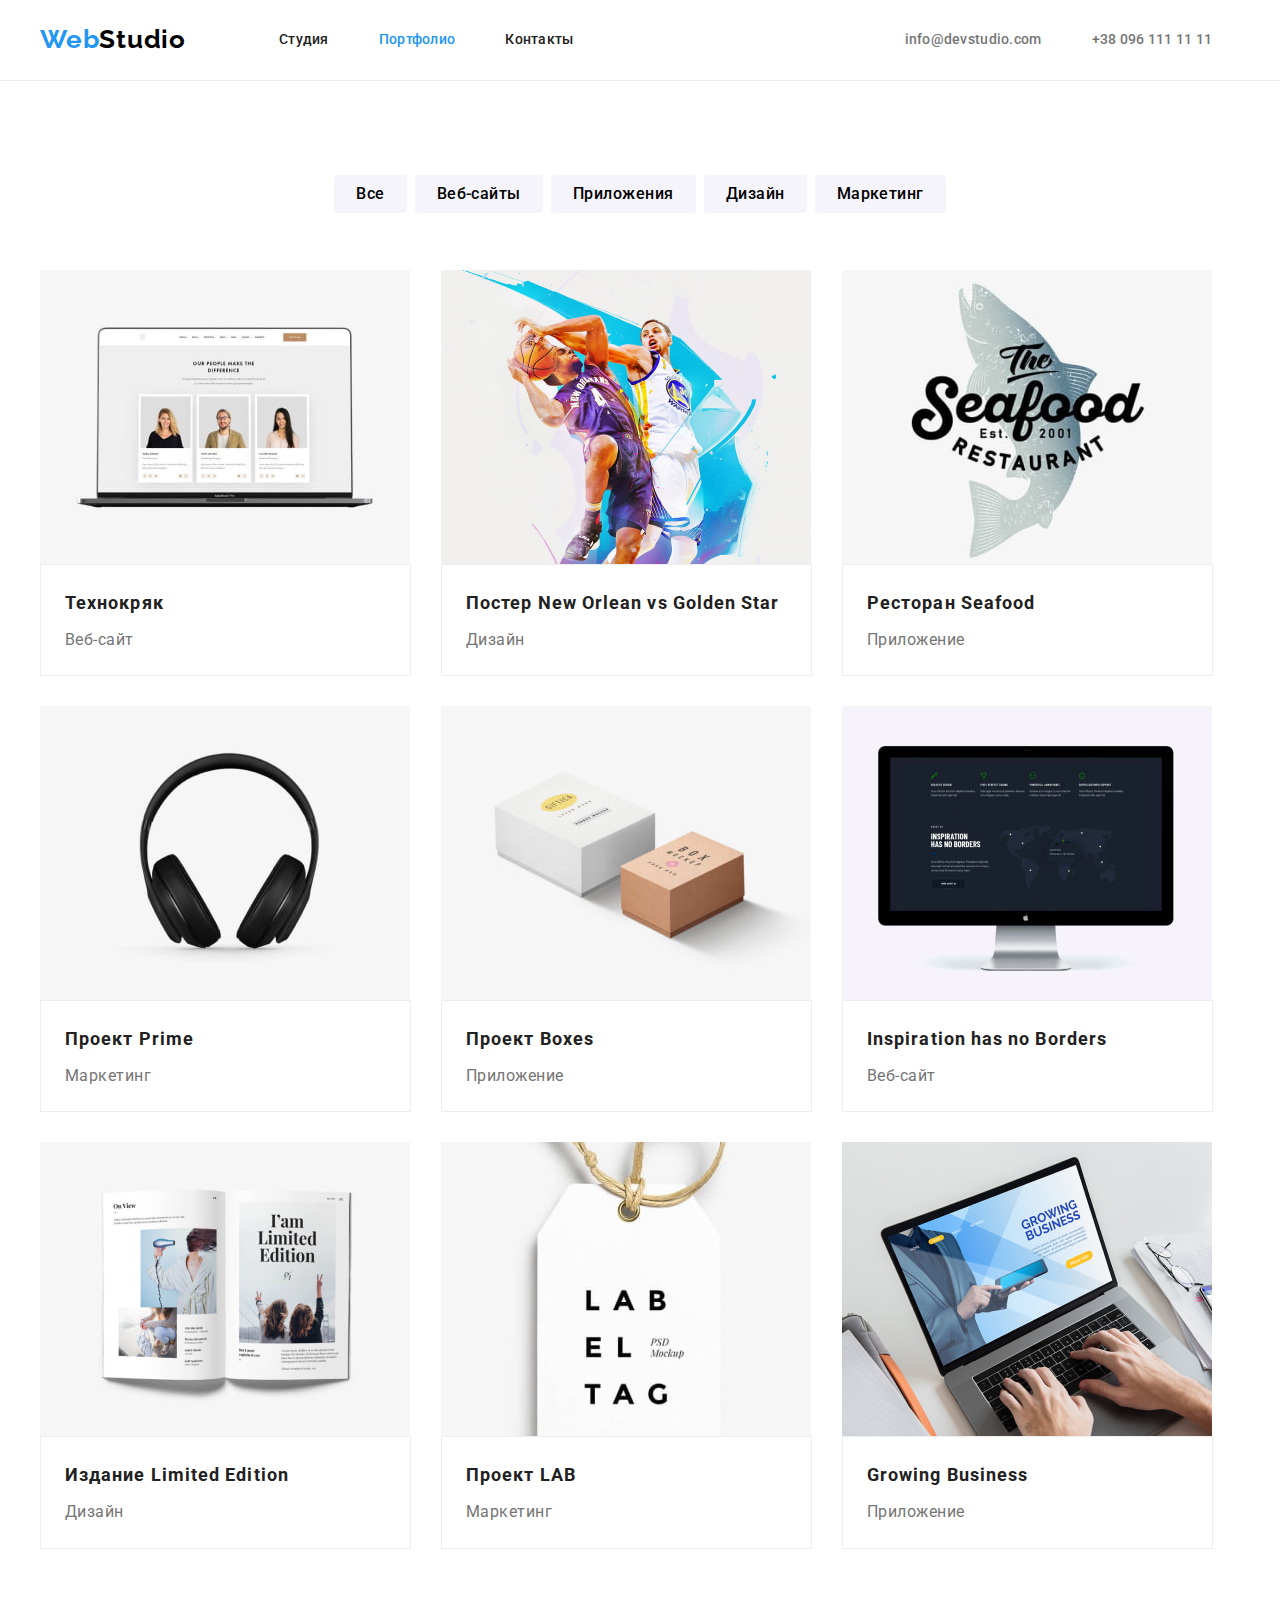
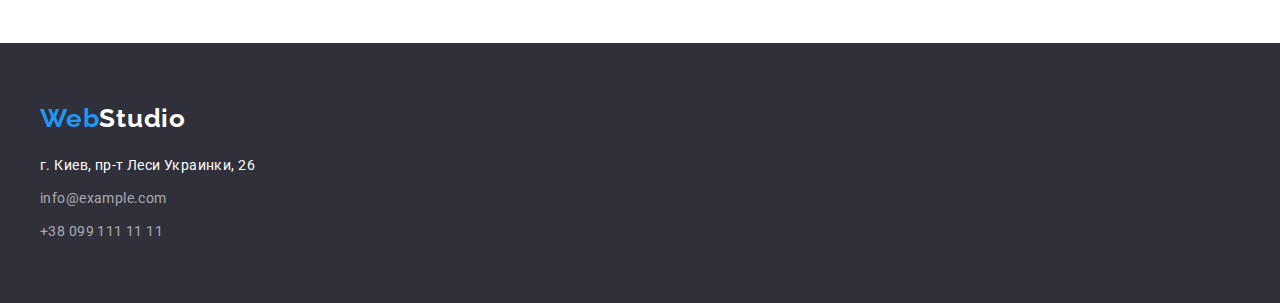
==== portfolio.html @ 4263fd4f "clone" ====
<!DOCTYPE html>
<html lang="ru">
  <head>
    <meta charset="UTF-8" />
    <meta http-equiv="X-UA-Compatible" content="IE=edge" />
    <meta name="viewport" content="width=device-width, initial-scale=1.0" />
    <link rel="preconnect" href="https://fonts.gstatic.com" />
    <link
      href="https://fonts.googleapis.com/css2?family=Raleway:wght@700&family=Roboto:wght@400;500;700;900&display=swap"
      rel="stylesheet"
    />
    <link rel="stylesheet" href="./css/modern-normolize.css" />
    <link rel="stylesheet" href="./css/styles.css" />
    <title>Портфолио</title>
  </head>
  <body>
    <!--Header of site-->
    <header>
      <section class="site-header">
        <div class="container">
          <div class="header-flex">
            <a href="./index.html" class="logo"
              ><span class="three-letters-of-logo">Web</span>Studio</a
            >

            <nav class="menu-navigation">
              <ul class="menu-nav-conteiner">
                <li class="item">
                  <a href="./index.html" class="menu-nav-link">Студия</a>
                </li>
                <li class="item">
                  <a href="./portfolio.html" class="menu-nav-link visited"
                    >Портфолио</a
                  >
                </li>
                <li class="item">
                  <a href="" class="menu-nav-link">Контакты</a>
                </li>
              </ul>
              <ul class="menu-nav-conteiner second">
                <li class="item">
                  <a href="mailto:info@devstudio.com" class="menu-nav-contacts"
                    >info@devstudio.com</a
                  >
                </li>
                <li class="item">
                  <a href="tel:+380961111111" class="menu-nav-contacts"
                    >+38 096 111 11 11</a
                  >
                </li>
              </ul>
            </nav>
          </div>
        </div>
      </section>
    </header>
    <!--Main content of site-->
    <main>
      <section>
        <div class="container">
          <h1 class="visually-hidden">Портфолио наших работ</h1>
          <!-- Создание ссылок-кнопок для сортировки портфолио работ -->
          <ul class="our-portfolio-sort">
            <li>
              <button type="button" class="menu-nav-link-sort">Все</button>
            </li>
            <li>
              <button type="button" class="menu-nav-link-sort">
                Веб-сайты
              </button>
            </li>
            <li>
              <button type="button" class="menu-nav-link-sort">
                Приложения
              </button>
            </li>
            <li>
              <button type="button" class="menu-nav-link-sort">Дизайн</button>
            </li>
            <li>
              <button type="button" class="menu-nav-link-sort">
                Маркетинг
              </button>
            </li>
          </ul>
          <!-- Создание списка  работ портфолио -->
          <ul class="our-portfolio-elements">
            <li>
              <img
                src="./images/portfolio-web-tehnokryak.jpg"
                alt="Технокряк"
                width="370"
              />
              <div class="box-title-type">
                <h2 class="portfolio-title">Технокряк</h2>
                <p class="portfolio-title-type">Веб-сайт</p>
              </div>
            </li>
            <li>
              <img
                src="./images/portfolio-design-neworlean.jpg"
                alt="Постер New Orlean vs Golden Star"
                width="370"
              />
              <div class="box-title-type">
                <h2 class="portfolio-title">
                  Постер New Orlean vs Golden Star
                </h2>
                <p class="portfolio-title-type">Дизайн</p>
              </div>
            </li>
            <li>
              <img
                src="./images/portfolio-app-seafood.jpg"
                alt="Ресторан Seafood"
                width="370"
              />
              <div class="box-title-type">
                <h2 class="portfolio-title">Ресторан Seafood</h2>
                <p class="portfolio-title-type">Приложение</p>
              </div>
            </li>

            <li>
              <img
                src="./images/portfolio-market-prime.jpg"
                alt="Проект Prime"
                width="370"
              />
              <div class="box-title-type">
                <h2 class="portfolio-title">Проект Prime</h2>
                <p class="portfolio-title-type">Маркетинг</p>
              </div>
            </li>
            <li>
              <img
                src="./images/portfolio-app-boxes.jpg"
                alt="Проект Boxes"
                width="370"
              />
              <div class="box-title-type">
                <h2 class="portfolio-title">Проект Boxes</h2>
                <p class="portfolio-title-type">Приложение</p>
              </div>
            </li>
            <li>
              <img
                src="./images/portfolio-web-noborders.jpg"
                alt="Inspiration has no Borders"
                width="370"
              />
              <div class="box-title-type">
                <h2 class="portfolio-title">Inspiration has no Borders</h2>
                <p class="portfolio-title-type">Веб-сайт</p>
              </div>
            </li>
            <li>
              <img
                src="./images/portfolio-design-limiteded.jpg"
                alt="Издание Limited Edition"
                width="370"
              />
              <div class="box-title-type">
                <h2 class="portfolio-title">Издание Limited Edition</h2>
                <p class="portfolio-title-type">Дизайн</p>
              </div>
            </li>
            <li>
              <img
                src="./images/portfolio-market-lab.jpg"
                alt="Проект LAB"
                width="370"
              />
              <div class="box-title-type">
                <h2 class="portfolio-title">Проект LAB</h2>
                <p class="portfolio-title-type">Маркетинг</p>
              </div>
            </li>
            <li>
              <img
                src="./images/portfolio-app-business.jpg"
                alt="Growing Business"
                width="370"
              />
              <div class="box-title-type">
                <h2 class="portfolio-title">Growing Business</h2>
                <p class="portfolio-title-type">Приложение</p>
              </div>
            </li>
          </ul>
        </div>
      </section>
    </main>
    <!--Footer-->
    <footer class="footer-color">
      <div class="container">
        <a href="./index.html" class="logo negative"
          ><span class="three-letters-of-logo">Web</span>Studio</a
        >
        <address>
          <span class="adress-footer"
            >г. Киев, пр-т Леси Украинки, 26<br
          /></span>
          <span class="contacts-footer">info@example.com</span>
          <span class="contacts-footer"> +38 099 111 11 11</span>
        </address>
      </div>
    </footer>
  </body>
</html>
---- css/modern-normolize.css ----
/*! modern-normalize v1.1.0 | MIT License | https://github.com/sindresorhus/modern-normalize */

/*
Document
========
*/

/**
Use a better box model (opinionated).
*/

*,
::before,
::after {
	box-sizing: border-box;
}

/**
1. Correct the line height in all browsers.
2. Prevent adjustments of font size after orientation changes in iOS.
3. Use a more readable tab size (opinionated).
*/

html {
	line-height: 1.15; /* 1 */
	-webkit-text-size-adjust: 100%; /* 2 */
	-moz-tab-size: 4; /* 3 */
	tab-size: 4; /* 3 */
}

/*
Sections
========
*/

/**
1. Remove the margin in all browsers.
2. Improve consistency of default fonts in all browsers. (https://github.com/sindresorhus/modern-normalize/issues/3)
*/

body {
	margin: 0; /* 1 */
	font-family:
		system-ui,
		-apple-system, /* Firefox supports this but not yet `system-ui` */
		'Segoe UI',
		Roboto,
		Helvetica,
		Arial,
		sans-serif,
		'Apple Color Emoji',
		'Segoe UI Emoji'; /* 2 */
}

/*
Grouping content
================
*/

/**
1. Add the correct height in Firefox.
2. Correct the inheritance of border color in Firefox. (https://bugzilla.mozilla.org/show_bug.cgi?id=190655)
*/

hr {
	height: 0; /* 1 */
	color: inherit; /* 2 */
}

/*
Text-level semantics
====================
*/

/**
Add the correct text decoration in Chrome, Edge, and Safari.
*/

abbr[title] {
	text-decoration: underline dotted;
}

/**
Add the correct font weight in Edge and Safari.
*/

b,
strong {
	font-weight: bolder;
}

/**
1. Improve consistency of default fonts in all browsers. (https://github.com/sindresorhus/modern-normalize/issues/3)
2. Correct the odd 'em' font sizing in all browsers.
*/

code,
kbd,
samp,
pre {
	font-family:
		ui-monospace,
		SFMono-Regular,
		Consolas,
		'Liberation Mono',
		Menlo,
		monospace; /* 1 */
	font-size: 1em; /* 2 */
}

/**
Add the correct font size in all browsers.
*/

small {
	font-size: 80%;
}

/**
Prevent 'sub' and 'sup' elements from affecting the line height in all browsers.
*/

sub,
sup {
	font-size: 75%;
	line-height: 0;
	position: relative;
	vertical-align: baseline;
}

sub {
	bottom: -0.25em;
}

sup {
	top: -0.5em;
}

/*
Tabular data
============
*/

/**
1. Remove text indentation from table contents in Chrome and Safari. (https://bugs.chromium.org/p/chromium/issues/detail?id=999088, https://bugs.webkit.org/show_bug.cgi?id=201297)
2. Correct table border color inheritance in all Chrome and Safari. (https://bugs.chromium.org/p/chromium/issues/detail?id=935729, https://bugs.webkit.org/show_bug.cgi?id=195016)
*/

table {
	text-indent: 0; /* 1 */
	border-color: inherit; /* 2 */
}

/*
Forms
=====
*/

/**
1. Change the font styles in all browsers.
2. Remove the margin in Firefox and Safari.
*/

button,
input,
optgroup,
select,
textarea {
	font-family: inherit; /* 1 */
	font-size: 100%; /* 1 */
	line-height: 1.15; /* 1 */
	margin: 0; /* 2 */
}

/**
Remove the inheritance of text transform in Edge and Firefox.
*/

button,
select {
	text-transform: none;
}

/**
Correct the inability to style clickable types in iOS and Safari.
*/

button,
[type='button'],
[type='reset'],
[type='submit'] {
	-webkit-appearance: button;
}

/**
Remove the inner border and padding in Firefox.
*/

::-moz-focus-inner {
	border-style: none;
	padding: 0;
}

/**
Restore the focus styles unset by the previous rule.
*/

:-moz-focusring {
	outline: 1px dotted ButtonText;
}

/**
Remove the additional ':invalid' styles in Firefox.
See: https://github.com/mozilla/gecko-dev/blob/2f9eacd9d3d995c937b4251a5557d95d494c9be1/layout/style/res/forms.css#L728-L737
*/

:-moz-ui-invalid {
	box-shadow: none;
}

/**
Remove the padding so developers are not caught out when they zero out 'fieldset' elements in all browsers.
*/

legend {
	padding: 0;
}

/**
Add the correct vertical alignment in Chrome and Firefox.
*/

progress {
	vertical-align: baseline;
}

/**
Correct the cursor style of increment and decrement buttons in Safari.
*/

::-webkit-inner-spin-button,
::-webkit-outer-spin-button {
	height: auto;
}

/**
1. Correct the odd appearance in Chrome and Safari.
2. Correct the outline style in Safari.
*/

[type='search'] {
	-webkit-appearance: textfield; /* 1 */
	outline-offset: -2px; /* 2 */
}

/**
Remove the inner padding in Chrome and Safari on macOS.
*/

::-webkit-search-decoration {
	-webkit-appearance: none;
}

/**
1. Correct the inability to style clickable types in iOS and Safari.
2. Change font properties to 'inherit' in Safari.
*/

::-webkit-file-upload-button {
	-webkit-appearance: button; /* 1 */
	font: inherit; /* 2 */
}

/*
Interactive
===========
*/

/*
Add the correct display in Chrome and Safari.
*/

summary {
	display: list-item;
}
© 2021 GitHub, Inc.
Terms
Privacy
Security
Status
Docs
Contact GitHub
Pricing
API
Training
Blog
About
---- css/styles.css ----
/*Задаю переменные основных цветов сайта*/

:root {
  --main-text-color: #212121;
  --active-buttons-color: #2196f3;
  --hover-button-color: #188ce8;
  --logo-color: #000000;
  --contacts-header-color: #757575;
  --buttons-color: #f5f4fa;
  --active-buttons-txt-color: #ffffff;
  --footer-color: #2f303a;
  --background-grey: #e5e5e5;
  --box-people-shadow: 0px 1px 3px rgba(0, 0, 0, 0.12),
    0px 1px 1px rgba(0, 0, 0, 0.14), 0px 2px 1px rgba(0, 0, 0, 0.2);
  --border-line: #ececec;
}

/*Lists global settings*/

ul {
  margin: 0;
  padding: 0;
  list-style-type: none;
}
h1,
h2,
h3,
p {
  margin: 0;
}

.visually-hidden {
  position: absolute;
  width: 1px;
  height: 1px;
  margin: -1px;
  border: 0;
  padding: 0;

  white-space: nowrap;
  clip-path: inset(100%);
  clip: rect(0 0 0 0);
  overflow: hidden;
}

/*паддинги внутри секций*/

section {
  padding-top: 94px;
  padding-bottom: 94px;
  min-width: 1200px;

  /* outline: springgreen solid 2px;*/
}

/*обнуление верхнего паддинга секций*/

.padding-null {
  padding-top: 0;
}
.hero {
  padding: 0;
  background: var(--footer-color);
}

/*Глобальный стиль для всего сайта*/

body {
  font-family: Roboto, Geneva, normal;
  color: var(--main-text-color);
}
/*Summary class*/
.container {
  width: 1230px;
  margin-left: auto;
  margin-right: auto;
  padding-left: 15px;
  padding-right: 15px;

  /*outline: tomato solid 2px;*/
}

/*Header of site*/
section.site-header {
  padding: 0;
  border-bottom: 1px solid var(--border-line);
}
/*Оформление логотипа сайта*/

.logo {
  font-family: Raleway, normal;
  font-weight: bold;
  font-size: 26px;
  line-height: 1.2;
  letter-spacing: 0.03em;
  text-decoration: none;

  color: var(--logo-color);
}
.three-letters-of-logo {
  color: var(--active-buttons-color);
}

/*Оформление ссылок,почты и тел. в хэдере сайта*/

.header-flex {
  display: flex;
  align-items: center;
}
.menu-navigation {
  display: flex;
}
.menu-nav-conteiner {
  display: flex;
  margin-left: 93px;
}
.menu-nav-conteiner .item:not(:last-child) {
  margin-right: 50px;
}
.menu-nav-conteiner.second {
  margin-left: 331px;
}

.menu-nav-link {
  font-weight: 500;
  font-size: 14px;
  line-height: 1.14;
  text-decoration: none;
  letter-spacing: 0.02em;
  color: var(--main-text-color);
  cursor: pointer;

  display: block;
  padding-top: 32px;
  padding-bottom: 32px;
}
.menu-nav-contacts:hover,
.menu-nav-contacts:focus .menu-nav-link:focus,
.menu-nav-link:hover,
.visited {
  color: var(--active-buttons-color);
}

.menu-nav-contacts {
  font-weight: 500;
  font-size: 14px;
  line-height: 1.14;
  letter-spacing: 0.02em;
  text-decoration: none;
  color: var(--contacts-header-color);

  display: block;
  padding-top: 32px;
  padding-bottom: 32px;
}

/*П О Р Т Ф О Л И О*/

/*Оформление кнопок для сортировки портфолио работ*/

.our-portfolio-sort {
  display: flex;
  justify-content: center;
}

.our-portfolio-sort li:not(:last-child) {
  margin-right: 8px;
}
.our-portfolio-sort {
  margin-bottom: 57px;
}
.menu-nav-link-sort {
  font-family: Roboto;
  font-weight: 500;
  font-size: 16px;
  border-radius: 4px;
  line-height: 1.6;
  letter-spacing: 0.03em;

  padding: 6px 22px;

  background-color: var(--buttons-color);
  border: none;
  cursor: pointer;
}
.blue,
.menu-nav-link-sort:hover,
.menu-nav-link-sort:focus {
  color: var(--active-buttons-txt-color);
  background-color: var(--active-buttons-color);
  box-shadow: 0px 3px 1px rgba(0, 0, 0, 0.1), 0px 1px 2px rgba(0, 0, 0, 0.08),
    0px 2px 2px rgba(0, 0, 0, 0.12);
  border-radius: 4px;
}
.blue:hover,
.blue:focus {
  background-color: var(--hover-button-color);
}

/*Оформление стилей списка  работ портфолио*/
.portfolio-title {
  font-size: 18px;
  line-height: 2;
  letter-spacing: 0.06em;
  margin-bottom: 4px;
}
.portfolio-title-type {
  font-size: 16px;
  line-height: 1.9;
  letter-spacing: 0.03em;

  color: var(--contacts-header-color);
}
.box-title-type {
  padding: 20px 24px;
  border: 1px solid #eeeeee;
}
.our-portfolio-elements li:nth-child(3n + 3) {
  margin-right: 0;
}

.our-portfolio-elements {
  display: flex;
  flex-wrap: wrap;
  line-height: 0;
}

.our-portfolio-elements li {
  flex-basis: calc(100% / 3 - 29px);
  margin-right: 30px;
  margin-bottom: 30px;
}

.our-portfolio-elements li:nth-last-child(-n + 3) {
  margin-bottom: 0;
}
/*Footer*/
/*другой цвет лого в футере*/
.footer-color {
  background-color: var(--footer-color);
  min-width: 1200px;
  padding-top: 60px;
  padding-bottom: 60px;
}

.negative {
  color: var(--active-buttons-txt-color);
}
address {
  display: flex;
  margin-top: 20px;
  flex-direction: column;
}
.adress-footer {
  font-style: normal;
  font-size: 14px;
  line-height: 1.7;
  letter-spacing: 0.03em;

  color: var(--active-buttons-txt-color);
}
.contacts-footer {
  font-style: normal;
  font-size: 14px;
  line-height: 1.7;
  letter-spacing: 0.03em;

  color: rgba(255, 255, 255, 0.6);

  margin-top: 9px;
}

/*С Т У Д И Я */

/*Герой*/

.hero .container {
  padding-top: 195px;
  padding-bottom: 285px;
  text-align: center;
}

.main-title-studio {
  font-weight: 900;
  font-size: 44px;
  line-height: 1.36;
  letter-spacing: 0.06em;
  text-transform: uppercase;

  margin-bottom: 30px;

  color: var(--active-buttons-txt-color);
}

/*Наши качества*/
.items {
  display: flex;
  flex-wrap: wrap;
}

.items-of-section:not(:last-child) {
  margin-right: 30px;
}
.items-of-section {
  flex-basis: calc(100% / 4 - 25px);
  padding: 3px;
}

.quality {
  font-size: 14px;
  line-height: 16px;
  letter-spacing: 0.03em;
  text-transform: uppercase;

  margin-bottom: 10px;
}

.quality-item {
  font-size: 14px;
  line-height: 1.7;
  letter-spacing: 0.03em;

  color: var(--contacts-header-color);
}

/*Чем мы занимаемся*/
.main-site-sections {
  font-size: 36px;
  line-height: 1.2;
  letter-spacing: 0.03em;

  margin-bottom: 50px;
  text-align: center;
}

.items-of-mainsite:not(:last-child) {
  margin-right: 30px;
}
.items-of-mainsite {
  flex-basis: calc(100% / 3 - 20px);
}

/*Наша команда*/
.name {
  line-height: 1.2;
  font-weight: 500;
  font-size: 16px;
  letter-spacing: 0.03em;

  margin-top: 30px;
  margin-bottom: 10px;
}
.proffession-name {
  font-weight: 400;
  font-size: 16px;
  line-height: 1.2;
  letter-spacing: 0.03em;

  color: var(--contacts-header-color);

  margin-bottom: 30px;
}

.items-of-section-people:not(:last-child) {
  margin-right: 30px;
  flex-wrap: wrap;
}
.items-of-section-people {
  flex-basis: calc(100% / 4 - 30px);

  background-color: var(--active-buttons-txt-color);
  box-shadow: 0px 1px 3px rgba(0, 0, 0, 0.12), 0px 1px 1px rgba(0, 0, 0, 0.14),
    0px 2px 1px rgba(0, 0, 0, 0.2);
  border-radius: 0px 0px 4px 4px;

  text-align: center;
}

.backColGrey {
  background-color: var(--buttons-color);
}
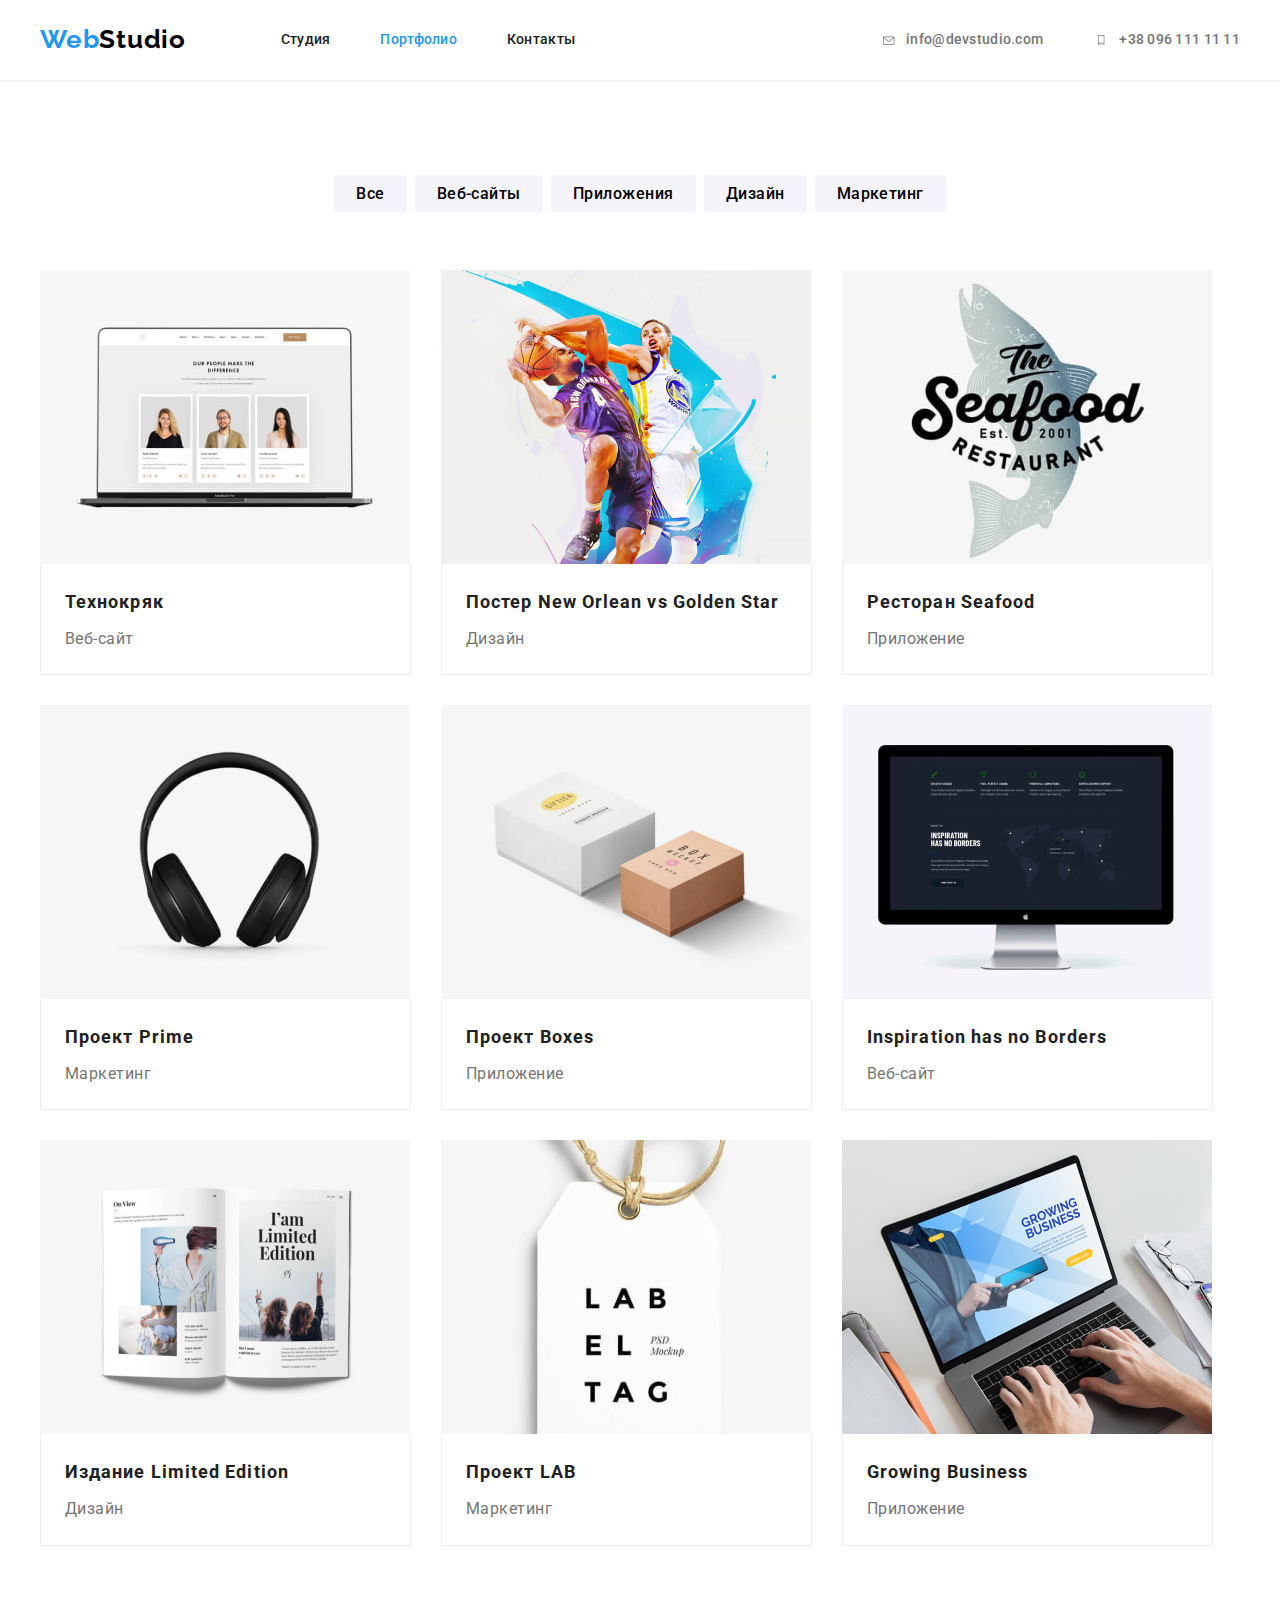
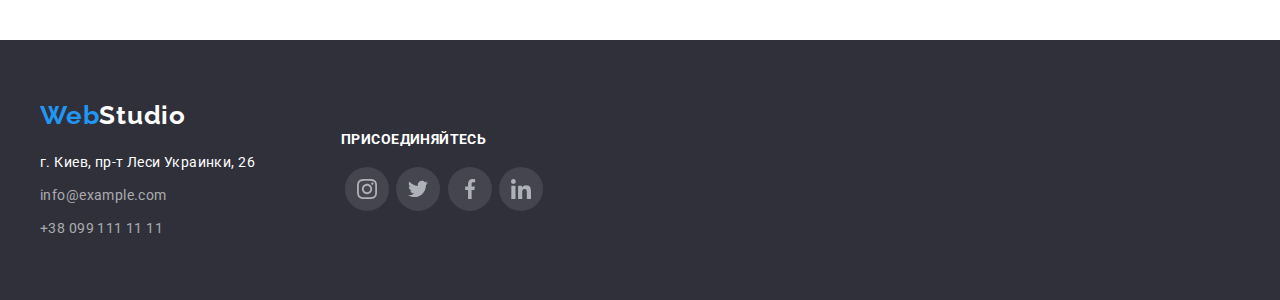
==== commit dd3ce1f9: "ну вроде все" ====
--- a/portfolio.html
+++ b/portfolio.html
@@ -40,13 +40,19 @@
               <ul class="menu-nav-conteiner second">
                 <li class="item">
                   <a href="mailto:info@devstudio.com" class="menu-nav-contacts"
-                    >info@devstudio.com</a
+                    ><svg class="icon-envelope" width="16" height="10">
+                      <use href="../images/icons.svg#icon-envelope"></use>
+                    </svg>
+                    info@devstudio.com</a
                   >
                 </li>
                 <li class="item">
                   <a href="tel:+380961111111" class="menu-nav-contacts"
-                    >+38 096 111 11 11</a
-                  >
+                    ><svg class="icon-smartphone" width="16" height="10">
+                      <use href="../images/icons.svg#icon-smartphone"></use>
+                    </svg>
+                    +38 096 111 11 11
+                  </a>
                 </li>
               </ul>
             </nav>
@@ -85,107 +91,126 @@
           </ul>
           <!-- Создание списка  работ портфолио -->
           <ul class="our-portfolio-elements">
-            <li>
-              <img
-                src="./images/portfolio-web-tehnokryak.jpg"
-                alt="Технокряк"
-                width="370"
-              />
-              <div class="box-title-type">
-                <h2 class="portfolio-title">Технокряк</h2>
-                <p class="portfolio-title-type">Веб-сайт</p>
-              </div>
-            </li>
-            <li>
-              <img
-                src="./images/portfolio-design-neworlean.jpg"
-                alt="Постер New Orlean vs Golden Star"
-                width="370"
-              />
-              <div class="box-title-type">
-                <h2 class="portfolio-title">
-                  Постер New Orlean vs Golden Star
-                </h2>
-                <p class="portfolio-title-type">Дизайн</p>
-              </div>
-            </li>
-            <li>
-              <img
-                src="./images/portfolio-app-seafood.jpg"
-                alt="Ресторан Seafood"
-                width="370"
-              />
-              <div class="box-title-type">
-                <h2 class="portfolio-title">Ресторан Seafood</h2>
-                <p class="portfolio-title-type">Приложение</p>
-              </div>
+            <li class="shadow-portfolio">
+              <a href="#">
+                <img
+                  src="./images/portfolio-web-tehnokryak.jpg"
+                  alt="Технокряк"
+                  width="370"
+                />
+                <div class="box-title-type">
+                  <h2 class="portfolio-title">Технокряк</h2>
+                  <p class="portfolio-title-type">Веб-сайт</p>
+                </div></a
+              >
+            </li>
+            <li class="shadow-portfolio">
+              <a href="#">
+                <img
+                  src="./images/portfolio-design-neworlean.jpg"
+                  alt="Постер New Orlean vs Golden Star"
+                  width="370"
+                />
+                <div class="box-title-type">
+                  <h2 class="portfolio-title">
+                    Постер New Orlean vs Golden Star
+                  </h2>
+                  <p class="portfolio-title-type">Дизайн</p>
+                </div>
+              </a>
+            </li>
+            <li class="shadow-portfolio">
+              <a href="#">
+                <img
+                  src="./images/portfolio-app-seafood.jpg"
+                  alt="Ресторан Seafood"
+                  width="370"
+                />
+                <div class="box-title-type">
+                  <h2 class="portfolio-title">Ресторан Seafood</h2>
+                  <p class="portfolio-title-type">Приложение</p>
+                </div>
+              </a>
             </li>
 
-            <li>
-              <img
-                src="./images/portfolio-market-prime.jpg"
-                alt="Проект Prime"
-                width="370"
-              />
-              <div class="box-title-type">
-                <h2 class="portfolio-title">Проект Prime</h2>
-                <p class="portfolio-title-type">Маркетинг</p>
-              </div>
-            </li>
-            <li>
-              <img
-                src="./images/portfolio-app-boxes.jpg"
-                alt="Проект Boxes"
-                width="370"
-              />
-              <div class="box-title-type">
-                <h2 class="portfolio-title">Проект Boxes</h2>
-                <p class="portfolio-title-type">Приложение</p>
-              </div>
-            </li>
-            <li>
-              <img
-                src="./images/portfolio-web-noborders.jpg"
-                alt="Inspiration has no Borders"
-                width="370"
-              />
-              <div class="box-title-type">
-                <h2 class="portfolio-title">Inspiration has no Borders</h2>
-                <p class="portfolio-title-type">Веб-сайт</p>
-              </div>
-            </li>
-            <li>
-              <img
-                src="./images/portfolio-design-limiteded.jpg"
-                alt="Издание Limited Edition"
-                width="370"
-              />
-              <div class="box-title-type">
-                <h2 class="portfolio-title">Издание Limited Edition</h2>
-                <p class="portfolio-title-type">Дизайн</p>
-              </div>
-            </li>
-            <li>
-              <img
-                src="./images/portfolio-market-lab.jpg"
-                alt="Проект LAB"
-                width="370"
-              />
-              <div class="box-title-type">
-                <h2 class="portfolio-title">Проект LAB</h2>
-                <p class="portfolio-title-type">Маркетинг</p>
-              </div>
-            </li>
-            <li>
-              <img
-                src="./images/portfolio-app-business.jpg"
-                alt="Growing Business"
-                width="370"
-              />
-              <div class="box-title-type">
-                <h2 class="portfolio-title">Growing Business</h2>
-                <p class="portfolio-title-type">Приложение</p>
-              </div>
+            <li class="shadow-portfolio">
+              <a href="#">
+                <img
+                  src="./images/portfolio-market-prime.jpg"
+                  alt="Проект Prime"
+                  width="370"
+                />
+                <div class="box-title-type">
+                  <h2 class="portfolio-title">Проект Prime</h2>
+                  <p class="portfolio-title-type">Маркетинг</p>
+                </div>
+              </a>
+            </li>
+            <li class="shadow-portfolio">
+              <a href="#">
+                <img
+                  src="./images/portfolio-app-boxes.jpg"
+                  alt="Проект Boxes"
+                  width="370"
+                />
+                <div class="box-title-type">
+                  <h2 class="portfolio-title">Проект Boxes</h2>
+                  <p class="portfolio-title-type">Приложение</p>
+                </div>
+              </a>
+            </li>
+            <li class="shadow-portfolio">
+              <a href="#">
+                <img
+                  src="./images/portfolio-web-noborders.jpg"
+                  alt="Inspiration has no Borders"
+                  width="370"
+                />
+                <div class="box-title-type">
+                  <h2 class="portfolio-title">Inspiration has no Borders</h2>
+                  <p class="portfolio-title-type">Веб-сайт</p>
+                </div>
+              </a>
+            </li>
+            <li class="shadow-portfolio">
+              <a href="#">
+                <img
+                  src="./images/portfolio-design-limiteded.jpg"
+                  alt="Издание Limited Edition"
+                  width="370"
+                />
+                <div class="box-title-type">
+                  <h2 class="portfolio-title">Издание Limited Edition</h2>
+                  <p class="portfolio-title-type">Дизайн</p>
+                </div>
+              </a>
+            </li>
+
+            <li class="shadow-portfolio">
+              <a href="#">
+                <img
+                  src="./images/portfolio-market-lab.jpg"
+                  alt="Проект LAB"
+                  width="370"
+                />
+                <div class="box-title-type">
+                  <h2 class="portfolio-title">Проект LAB</h2>
+                  <p class="portfolio-title-type">Маркетинг</p>
+                </div>
+              </a>
+            </li>
+            <li class="shadow-portfolio">
+              <a href="#">
+                <img
+                  src="./images/portfolio-app-business.jpg"
+                  alt="Growing Business"
+                  width="370"
+                />
+                <div class="box-title-type">
+                  <h2 class="portfolio-title">Growing Business</h2>
+                  <p class="portfolio-title-type">Приложение</p>
+                </div>
+              </a>
             </li>
           </ul>
         </div>
@@ -197,13 +222,64 @@
         <a href="./index.html" class="logo negative"
           ><span class="three-letters-of-logo">Web</span>Studio</a
         >
-        <address>
-          <span class="adress-footer"
-            >г. Киев, пр-т Леси Украинки, 26<br
-          /></span>
-          <span class="contacts-footer">info@example.com</span>
-          <span class="contacts-footer"> +38 099 111 11 11</span>
-        </address>
+        <div class="column">
+          <address>
+            <span class="adress-footer"
+              >г. Киев, пр-т Леси Украинки, 26<br
+            /></span>
+            <span class="contacts-footer">info@example.com</span>
+            <span class="contacts-footer"> +38 099 111 11 11</span>
+          </address>
+          <section class="you-are-welcome">
+            <h3 class="welcome">присоединяйтесь</h3>
+            <ul class="actions fut">
+              <li>
+                <a href="#" class="icons">
+                  <svg class="icons-items">
+                    <use
+                      href="../images/icons.svg#icon-instagram"
+                      width="20"
+                      height="20"
+                    ></use>
+                  </svg>
+                </a>
+              </li>
+              <li>
+                <a href="#" class="icons">
+                  <svg class="icons-items">
+                    <use
+                      href="../images/icons.svg#icon-twitter"
+                      width="20"
+                      height="20"
+                    ></use>
+                  </svg>
+                </a>
+              </li>
+              <li>
+                <a href="#" class="icons">
+                  <svg class="icons-items">
+                    <use
+                      href="../images/icons.svg#icon-facebook"
+                      width="20"
+                      height="20"
+                    ></use>
+                  </svg>
+                </a>
+              </li>
+              <li>
+                <a href="#" class="icons">
+                  <svg class="icons-items">
+                    <use
+                      href="../images/icons.svg#icon-linkedin"
+                      width="20"
+                      height="20"
+                    ></use>
+                  </svg>
+                </a>
+              </li>
+            </ul>
+          </section>
+        </div>
       </div>
     </footer>
   </body>
--- a/css/styles.css
+++ b/css/styles.css
@@ -10,9 +10,12 @@
   --active-buttons-txt-color: #ffffff;
   --footer-color: #2f303a;
   --background-grey: #e5e5e5;
-  --box-people-shadow: 0px 1px 3px rgba(0, 0, 0, 0.12),
-    0px 1px 1px rgba(0, 0, 0, 0.14), 0px 2px 1px rgba(0, 0, 0, 0.2);
+    --block-shadow:box-shadow: 0px 1px 1px rgba(0, 0, 0, 0.12), 0px 4px 4px rgba(0, 0, 0, 0.06), 1px 4px 6px rgba(0, 0, 0, 0.16);
   --border-line: #ececec;
+  --hero-background: #c4c4c4;
+  --bgr-overlay: rgba(47, 48, 58, 0.4);
+
+  --items-color:#AFB1B8;
 }
 
 /*Lists global settings*/
@@ -28,7 +31,11 @@
 p {
   margin: 0;
 }
-
+a{
+  text-decoration: none;
+  
+  color: inherit;
+}
 .visually-hidden {
   position: absolute;
   width: 1px;
@@ -60,7 +67,28 @@
 }
 .hero {
   padding: 0;
-  background: var(--footer-color);
+
+  /*оформление многослойного ГЕРОЯ*/
+  max-width: 1600px;
+  margin-left: auto;
+  margin-right: auto;
+  background: var(--hero-background);
+  background-image: linear-gradient(
+      to right,
+      var(--bgr-overlay),
+      var(--bgr-overlay)
+    ),
+    url(../images/background-img-hero.jpg);
+  background-repeat: no-repeat;
+  background-position: center;
+  background-size: cover;
+
+  /*background-color: var(--background-grey);
+
+  background-image: url(/images/background-img-hero.jpg);
+  background-repeat: no-repeat;
+  background-position: center;
+  background-size: 1600px 600px;*/
 }
 
 /*Глобальный стиль для всего сайта*/
@@ -69,6 +97,7 @@
   font-family: Roboto, Geneva, normal;
   color: var(--main-text-color);
 }
+
 /*Summary class*/
 .container {
   width: 1230px;
@@ -106,6 +135,7 @@
 .header-flex {
   display: flex;
   align-items: center;
+  justify-content: space-between;
 }
 .menu-navigation {
   display: flex;
@@ -113,13 +143,29 @@
 .menu-nav-conteiner {
   display: flex;
   margin-left: 93px;
+  align-items: center;
 }
 .menu-nav-conteiner .item:not(:last-child) {
   margin-right: 50px;
 }
 .menu-nav-conteiner.second {
-  margin-left: 331px;
-}
+  margin-left: 305px;
+  align-items: center;
+}
+
+/*Добавление иконок в хедер*/
+
+.icon-envelope,.icon-smartphone{
+  
+ /*width: 16px;
+  height: 12px;*/
+fill:currentColor;
+  margin-right: 10px;
+}
+.icon-envelope:hover,.icon-smartphone:hover{
+  fill: currentColor;
+}
+
 
 .menu-nav-link {
   font-weight: 500;
@@ -149,9 +195,11 @@
   text-decoration: none;
   color: var(--contacts-header-color);
 
-  display: block;
+  display: flex;
   padding-top: 32px;
   padding-bottom: 32px;
+
+  align-items: center;
 }
 
 /*П О Р Т Ф О Л И О*/
@@ -213,7 +261,8 @@
 }
 .box-title-type {
   padding: 20px 24px;
-  border: 1px solid #eeeeee;
+  border:1px solid #eeeeee;
+  border-top: none;
 }
 .our-portfolio-elements li:nth-child(3n + 3) {
   margin-right: 0;
@@ -223,6 +272,8 @@
   display: flex;
   flex-wrap: wrap;
   line-height: 0;
+
+ 
 }
 
 .our-portfolio-elements li {
@@ -233,6 +284,12 @@
 
 .our-portfolio-elements li:nth-last-child(-n + 3) {
   margin-bottom: 0;
+}
+
+.shadow-portfolio:hover,.shadow-portfolio:focus {
+
+ box-shadow:0px 1px 1px rgba(0, 0, 0, 0.12), 0px 4px 4px rgba(0, 0, 0, 0.06), 1px 4px 6px rgba(0, 0, 0, 0.16);
+
 }
 /*Footer*/
 /*другой цвет лого в футере*/
@@ -250,6 +307,7 @@
   display: flex;
   margin-top: 20px;
   flex-direction: column;
+  min-width: 231px;
 }
 .adress-footer {
   font-style: normal;
@@ -270,13 +328,41 @@
   margin-top: 9px;
 }
 
+.you-are-welcome{
+  display: inline-flex;
+ flex-direction: column;
+ padding: 0;
+ min-width: 206px;
+ margin-left: 70px;
+ 
+}
+.actions.fut{
+  margin: 0;
+  padding: 0;
+  margin-top: 20px;
+}
+
+
+
+.column{
+  display: flex;
+}
+.welcome {
+  font-style: normal;
+font-weight: bold;
+font-size: 14px;
+line-height:1.143;
+letter-spacing: 0.03em;
+text-transform: uppercase;
+color: var(--active-buttons-txt-color);
+}
 /*С Т У Д И Я */
 
 /*Герой*/
 
 .hero .container {
-  padding-top: 195px;
-  padding-bottom: 285px;
+  padding-top: 200px;
+  padding-bottom: 200px;
   text-align: center;
 }
 
@@ -306,6 +392,35 @@
   padding: 3px;
 }
 
+.items-of-section::before{
+  content: '';
+  display:block;
+  background-color: var(--buttons-color);
+  background-repeat: no-repeat;
+  background-position: center;
+  height: 120px;
+  margin-bottom: 30px;
+  /*outline: 1px solid red;*/
+  
+}
+
+.items-of-section:nth-child(1)::before{
+  background:var(--buttons-color) url(../images/antenna.svg) no-repeat center;
+}
+
+.items-of-section:nth-child(2)::before{
+  background:var(--buttons-color) url(../images/clock.svg) no-repeat center;
+}
+
+.items-of-section:nth-child(3)::before{
+  background:var(--buttons-color) url(../images/diagram.svg) no-repeat center;
+}
+
+.items-of-section:nth-child(4)::before{
+  background:var(--buttons-color) url(../images/astronaut.svg) no-repeat center;
+}
+
+
 .quality {
   font-size: 14px;
   line-height: 16px;
@@ -358,7 +473,7 @@
 
   color: var(--contacts-header-color);
 
-  margin-bottom: 30px;
+  margin-bottom: 16px;
 }
 
 .items-of-section-people:not(:last-child) {
@@ -379,3 +494,57 @@
 .backColGrey {
   background-color: var(--buttons-color);
 }
+
+/*Постоянные клиенты*/
+.companies{
+  display: flex;
+  justify-content: space-between;
+  
+}
+.company-icons{
+  display: block;
+  width: 170px;
+  height: 92px;
+  padding: 16px 32px;
+  border: 1px solid var(--items-color);
+
+  border-radius: 4px;
+  fill: var(--items-color);
+}
+.company-icons:hover,.company-icons:focus{
+  fill: var(--active-buttons-color);
+  border: 1px solid var(--active-buttons-color);
+}
+/*Оформление иконок соц-сетей НАШЕЙ КОМАНДЫ*/
+.icons{
+  
+  width: 44px;
+  height: 44px;
+  padding: 12px;
+
+display: inline-block;
+
+border-radius: 50%;
+fill: var(--items-color);
+background-color:rgba(255, 255, 255, 0.1);
+
+}
+
+.icons:hover{
+  fill: var(--active-buttons-txt-color);
+  background-color: var(--active-buttons-color);
+}
+
+.icons-items{
+  width: 20px;
+height: 20px;
+
+}
+
+.actions{
+  display: flex;
+  justify-content: space-around;
+  padding-left: 32px;
+  padding-right: 32px;
+  margin-bottom: 30px;
+}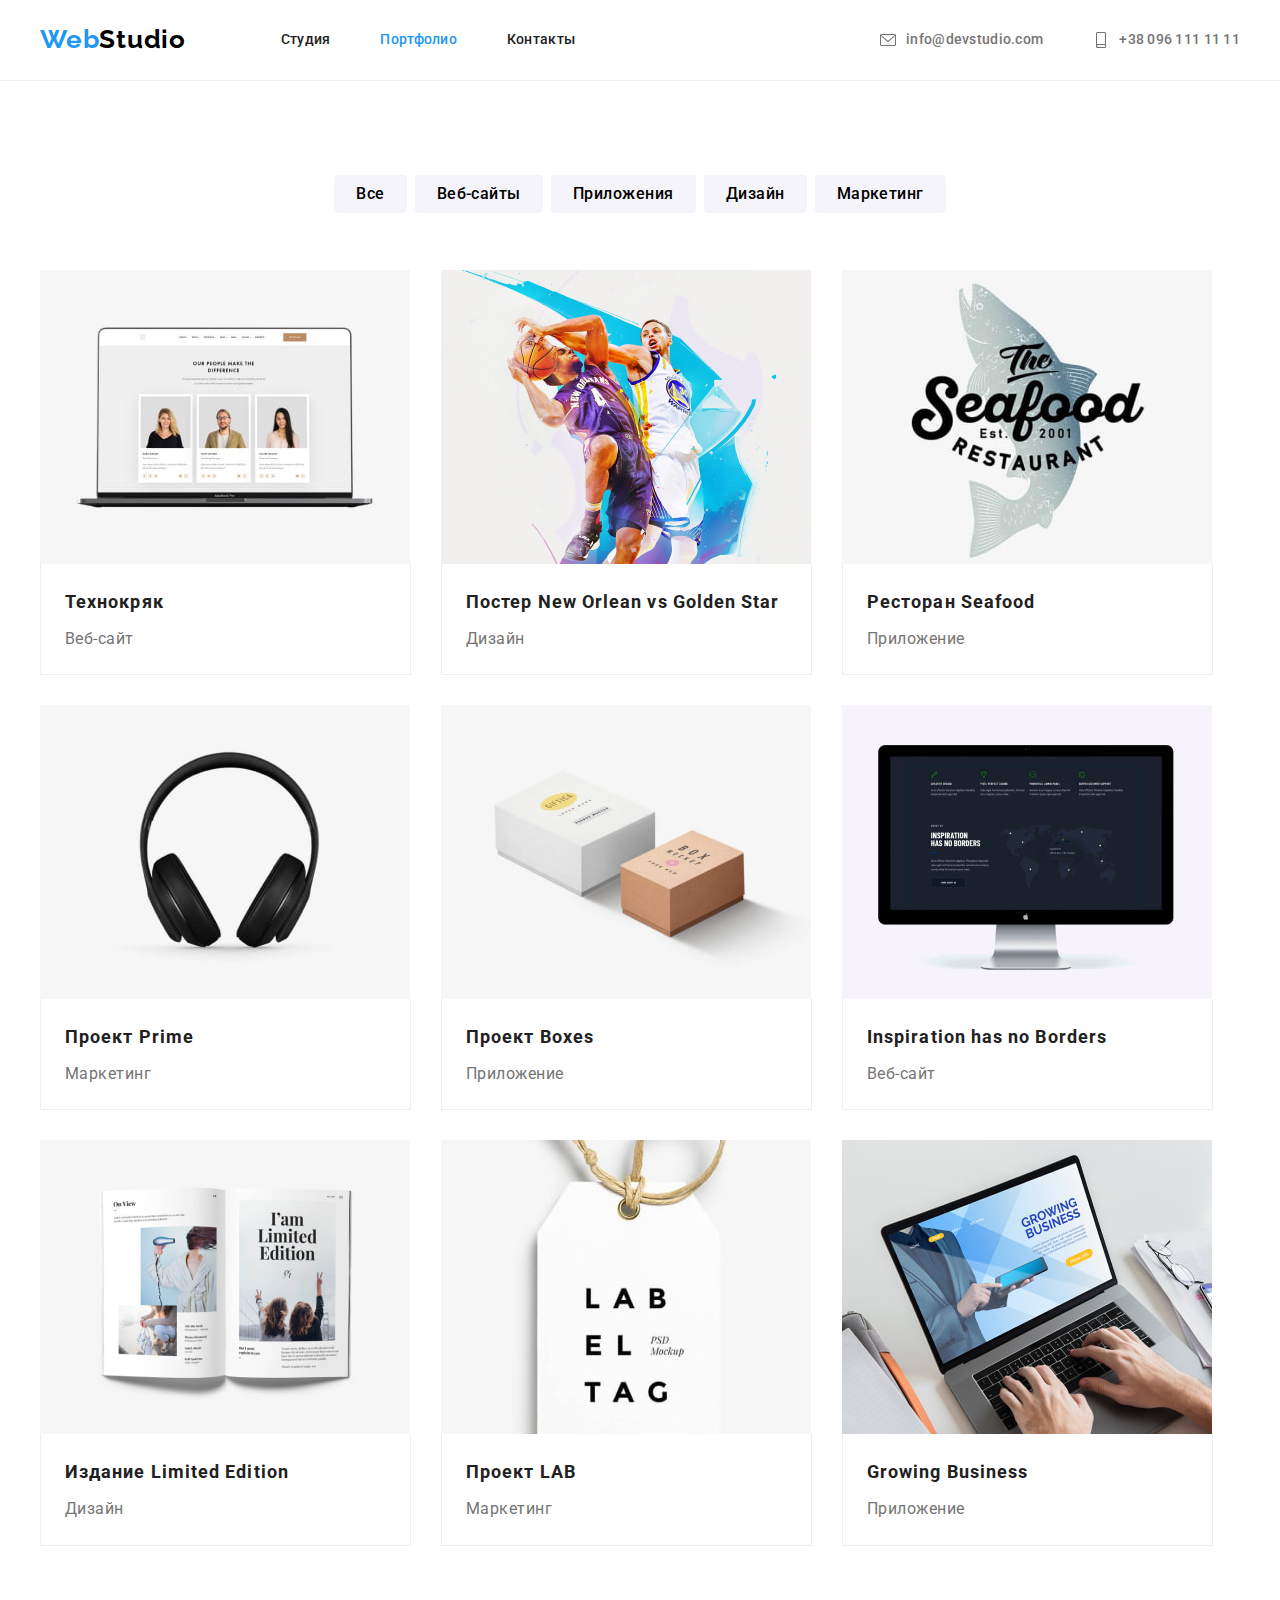
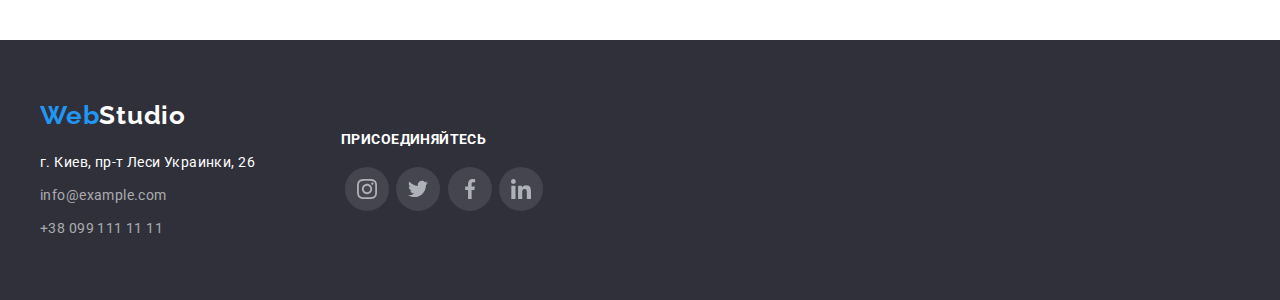
==== commit 19af6caa: "size of icons header" ====
--- a/portfolio.html
+++ b/portfolio.html
@@ -40,16 +40,16 @@
               <ul class="menu-nav-conteiner second">
                 <li class="item">
                   <a href="mailto:info@devstudio.com" class="menu-nav-contacts"
-                    ><svg class="icon-envelope" width="16" height="10">
-                      <use href="../images/icons.svg#icon-envelope"></use>
+                    ><svg class="icon-envelope" width="1rem" height="1rem">
+                      <use href="./images/icons.svg#icon-envelope"></use>
                     </svg>
                     info@devstudio.com</a
                   >
                 </li>
                 <li class="item">
                   <a href="tel:+380961111111" class="menu-nav-contacts"
-                    ><svg class="icon-smartphone" width="16" height="10">
-                      <use href="../images/icons.svg#icon-smartphone"></use>
+                    ><svg class="icon-smartphone" width="1rem" height="1rem">
+                      <use href="./images/icons.svg#icon-smartphone"></use>
                     </svg>
                     +38 096 111 11 11
                   </a>
@@ -237,40 +237,40 @@
                 <a href="#" class="icons">
                   <svg class="icons-items">
                     <use
-                      href="../images/icons.svg#icon-instagram"
-                      width="20"
-                      height="20"
-                    ></use>
-                  </svg>
-                </a>
-              </li>
-              <li>
-                <a href="#" class="icons">
-                  <svg class="icons-items">
-                    <use
-                      href="../images/icons.svg#icon-twitter"
-                      width="20"
-                      height="20"
-                    ></use>
-                  </svg>
-                </a>
-              </li>
-              <li>
-                <a href="#" class="icons">
-                  <svg class="icons-items">
-                    <use
-                      href="../images/icons.svg#icon-facebook"
-                      width="20"
-                      height="20"
-                    ></use>
-                  </svg>
-                </a>
-              </li>
-              <li>
-                <a href="#" class="icons">
-                  <svg class="icons-items">
-                    <use
-                      href="../images/icons.svg#icon-linkedin"
+                      href="./images/icons.svg#icon-instagram"
+                      width="20"
+                      height="20"
+                    ></use>
+                  </svg>
+                </a>
+              </li>
+              <li>
+                <a href="#" class="icons">
+                  <svg class="icons-items">
+                    <use
+                      href="./images/icons.svg#icon-twitter"
+                      width="20"
+                      height="20"
+                    ></use>
+                  </svg>
+                </a>
+              </li>
+              <li>
+                <a href="#" class="icons">
+                  <svg class="icons-items">
+                    <use
+                      href="./images/icons.svg#icon-facebook"
+                      width="20"
+                      height="20"
+                    ></use>
+                  </svg>
+                </a>
+              </li>
+              <li>
+                <a href="#" class="icons">
+                  <svg class="icons-items">
+                    <use
+                      href="./images/icons.svg#icon-linkedin"
                       width="20"
                       height="20"
                     ></use>
--- a/css/styles.css
+++ b/css/styles.css
@@ -157,10 +157,10 @@
 
 .icon-envelope,.icon-smartphone{
   
- /*width: 16px;
-  height: 12px;*/
+
 fill:currentColor;
   margin-right: 10px;
+
 }
 .icon-envelope:hover,.icon-smartphone:hover{
   fill: currentColor;
@@ -331,6 +331,7 @@
 .you-are-welcome{
   display: inline-flex;
  flex-direction: column;
+ 
  padding: 0;
  min-width: 206px;
  margin-left: 70px;
@@ -346,6 +347,7 @@
 
 .column{
   display: flex;
+ 
 }
 .welcome {
   font-style: normal;
